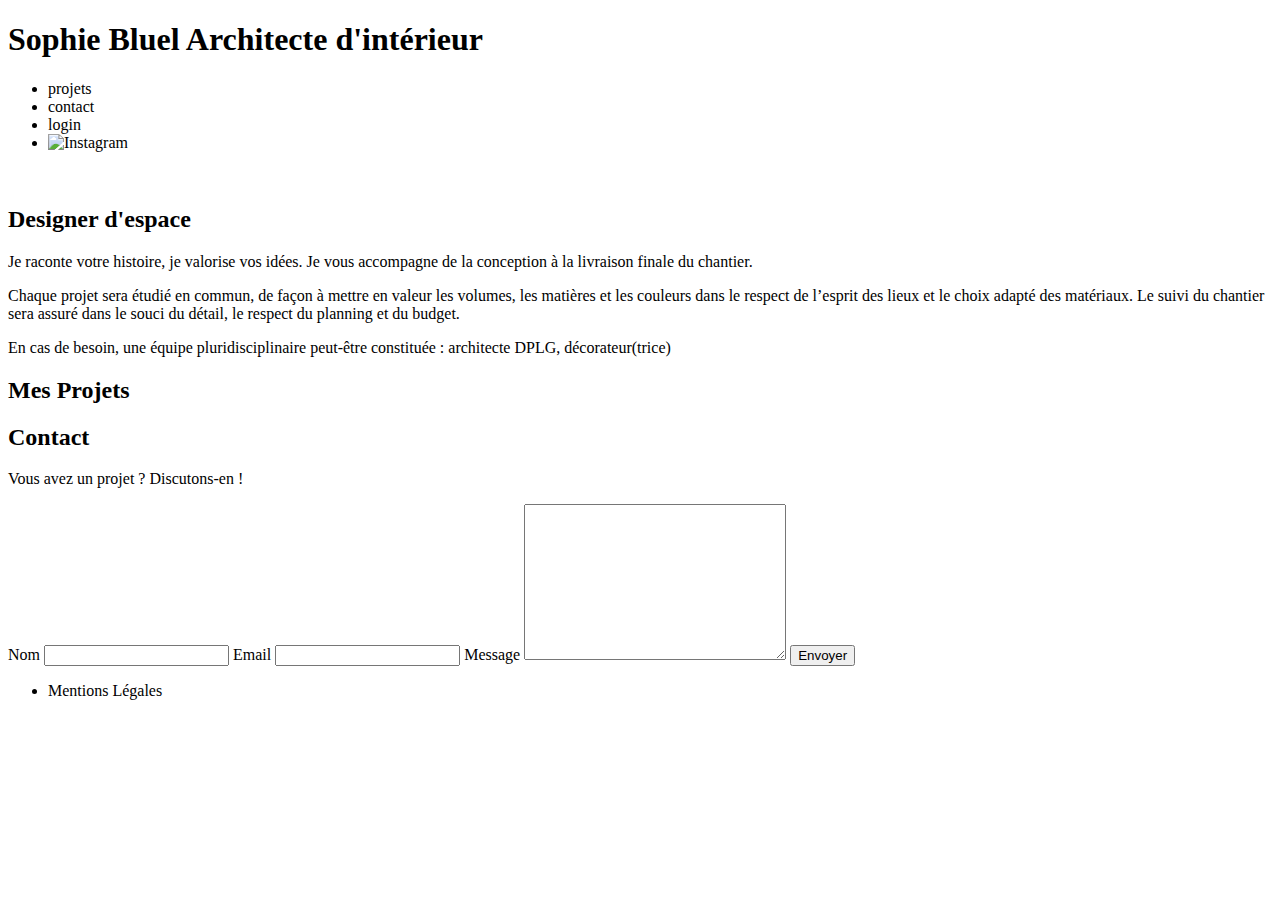
==== FrontEnd/index.html @ dff20dac "Modif. index.html" ====
<!DOCTYPE html>
<html lang="fr">
<head>
	<meta charset="UTF-8">
	<title>Sophie Bluel - Architecte d'intérieur</title>
	<meta name="viewport" content="width=device-width, initial-scale=1.0">
	<link rel="preconnect" href="https://fonts.googleapis.com">
	<link rel="preconnect" href="https://fonts.gstatic.com" crossorigin>
	<link href="https://fonts.googleapis.com/css2?family=Syne:wght@700;800&family=Work+Sans&display=swap" rel="stylesheet">
	<meta name="description" content="">
	<link rel="stylesheet" href="./assets/style.css">
	    <script src="https://kit.fontawesome.com/fb8f314fce.js"
      crossorigin="anonymous"></script>
	<script src="./assets/index.js" defer></script>
</head>
<body>
<header>
	<h1>Sophie Bluel <span>Architecte d'intérieur</span></h1>
	<nav>
		<ul>
			<li>projets</li>
			<li>contact</li>
			<li>login</li>
			<li><img src="./assets/icons/instagram.png" alt="Instagram"></li>
		</ul>
	</nav>
</header>
<main>
	<section id="introduction">
		<figure>
			<img src="./assets/images/sophie-bluel.png" alt="">
		</figure>
		<article>
			<h2>Designer d'espace</h2>
			<p>Je raconte votre histoire, je valorise vos idées. Je vous accompagne de la conception à la livraison finale du chantier.</p>
			<p>Chaque projet sera étudié en commun, de façon à mettre en valeur les volumes, les matières et les couleurs dans le respect de l’esprit des lieux et le choix adapté des matériaux. Le suivi du chantier sera assuré dans le souci du détail, le respect du planning et du budget.</p>
			<p>En cas de besoin, une équipe pluridisciplinaire peut-être constituée : architecte DPLG, décorateur(trice)</p>
		</article>
	</section>
	<section id="portfolio">
		<h2>Mes Projets</h2>
		<div class="gallery">
			<!-- <figure>
				<img src="assets/images/abajour-tahina.png" alt="Abajour Tahina">
				<figcaption>Abajour Tahina</figcaption>
			</figure>
			<figure>
				<img src="assets/images/appartement-paris-v.png" alt="Appartement Paris V">
				<figcaption>Appartement Paris V</figcaption>
			</figure>
			<figure>
				<img src="assets/images/restaurant-sushisen-londres.png" alt="Restaurant Sushisen - Londres">
				<figcaption>Restaurant Sushisen - Londres</figcaption>
			</figure>
			<figure>
				<img src="assets/images/la-balisiere.png" alt="Villa “La Balisiere” - Port Louis">
				<figcaption>Villa “La Balisiere” - Port Louis</figcaption>
			</figure>
			<figure>
				<img src="assets/images/structures-thermopolis.png" alt="Structures Thermopolis">
				<figcaption>Structures Thermopolis</figcaption>
			</figure>
			<figure>
				<img src="assets/images/appartement-paris-x.png" alt="Appartement Paris X">
				<figcaption>Appartement Paris X</figcaption>
			</figure>
			<figure>
				<img src="assets/images/le-coteau-cassis.png" alt="Pavillon “Le coteau” - Cassis">
				<figcaption>Pavillon “Le coteau” - Cassis</figcaption>
			</figure>
			<figure>
				<img src="assets/images/villa-ferneze.png" alt="Villa Ferneze - Isola d’Elba">
				<figcaption>Villa Ferneze - Isola d’Elba</figcaption>
			</figure>
			<figure>
				<img src="assets/images/appartement-paris-xviii.png" alt="Appartement Paris XVIII">
				<figcaption>Appartement Paris XVIII</figcaption>
			</figure>
			<figure>
				<img src="assets/images/bar-lullaby-paris.png" alt="Bar “Lullaby” - Paris">
				<figcaption>Bar “Lullaby” - Paris</figcaption>
			</figure>
			<figure>
				<img src="assets/images/hotel-first-arte-new-delhi.png" alt="Hotel First Arte - New Delhi">
				<figcaption>Hotel First Arte - New Delhi</figcaption>
			</figure> -->
		</div>
	</section>
	<section id="contact">
		<h2>Contact</h2>
		<p>Vous avez un projet ? Discutons-en !</p>
		<form action="#" method="post">
			<label for="name">Nom</label>
			<input type="text" name="name" id="name">
			<label for="email">Email</label>
			<input type="email" name="email" id="email">
			<label for="message">Message</label>
			<textarea name="message" id="message" cols="30" rows="10"></textarea>
			<input type="submit" value="Envoyer">
		</form>
	</section>
</main>

<footer>
	<nav>
		<ul>
			<li>Mentions Légales</li>
		</ul>
	</nav>
</footer>
</body>
</html>
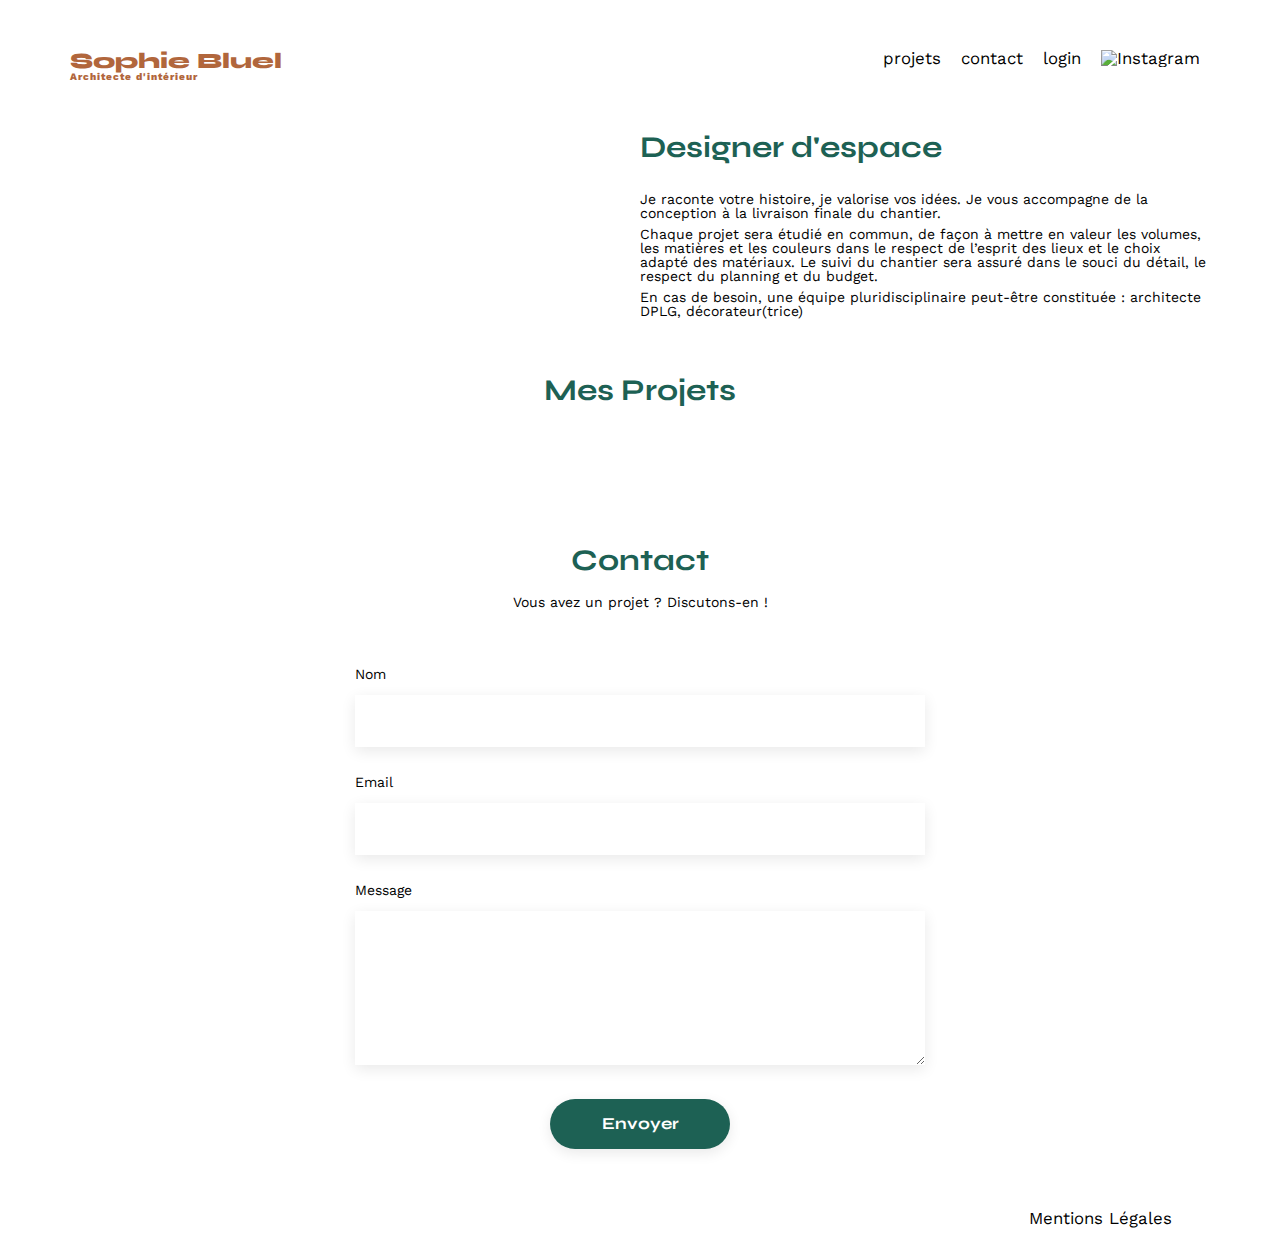
==== commit 358334b7: "Amélioration de la page : Mes projets" ====
--- a/FrontEnd/index.html
+++ b/FrontEnd/index.html
@@ -39,8 +39,39 @@
 	</section>
 	<section id="portfolio">
 		<h2>Mes Projets</h2>
-		<div class="gallery">
-			<!-- <figure>
+		<div id="container__filter"></div>
+
+		<div class="gallery"></div>
+	</section>
+	<section id="contact">
+		<h2>Contact</h2>
+		<p>Vous avez un projet ? Discutons-en !</p>
+		<form action="#" method="post">
+			<label for="name">Nom</label>
+			<input type="text" name="name" id="name">
+			<label for="email">Email</label>
+			<input type="email" name="email" id="email">
+			<label for="message">Message</label>
+			<textarea name="message" id="message" cols="30" rows="10"></textarea>
+			<input type="submit" value="Envoyer">
+		</form>
+	</section>
+</main>
+
+<footer>
+	<nav>
+		<ul>
+			<li>Mentions Légales</li>
+		</ul>
+	</nav>
+</footer>
+</body>
+</html>
+
+
+
+
+<!-- <figure>
 				<img src="assets/images/abajour-tahina.png" alt="Abajour Tahina">
 				<figcaption>Abajour Tahina</figcaption>
 			</figure>
@@ -83,30 +114,4 @@
 			<figure>
 				<img src="assets/images/hotel-first-arte-new-delhi.png" alt="Hotel First Arte - New Delhi">
 				<figcaption>Hotel First Arte - New Delhi</figcaption>
-			</figure> -->
-		</div>
-	</section>
-	<section id="contact">
-		<h2>Contact</h2>
-		<p>Vous avez un projet ? Discutons-en !</p>
-		<form action="#" method="post">
-			<label for="name">Nom</label>
-			<input type="text" name="name" id="name">
-			<label for="email">Email</label>
-			<input type="email" name="email" id="email">
-			<label for="message">Message</label>
-			<textarea name="message" id="message" cols="30" rows="10"></textarea>
-			<input type="submit" value="Envoyer">
-		</form>
-	</section>
-</main>
-
-<footer>
-	<nav>
-		<ul>
-			<li>Mentions Légales</li>
-		</ul>
-	</nav>
-</footer>
-</body>
-</html>
+			</figure> -->--- a/FrontEnd/assets/style.css
+++ b/FrontEnd/assets/style.css
@@ -0,0 +1,293 @@
+/* http://meyerweb.com/eric/tools/css/reset/
+   v2.0 | 20110126
+   License: none (public domain)
+*/
+
+html,
+body,
+div,
+span,
+applet,
+object,
+iframe,
+h1,
+h2,
+h3,
+h4,
+h5,
+h6,
+p,
+blockquote,
+pre,
+a,
+abbr,
+acronym,
+address,
+big,
+cite,
+code,
+del,
+dfn,
+em,
+img,
+ins,
+kbd,
+q,
+s,
+samp,
+small,
+strike,
+strong,
+sub,
+sup,
+tt,
+var,
+b,
+u,
+i,
+center,
+dl,
+dt,
+dd,
+ol,
+ul,
+li,
+fieldset,
+form,
+label,
+legend,
+table,
+caption,
+tbody,
+tfoot,
+thead,
+tr,
+th,
+td,
+article,
+aside,
+canvas,
+details,
+embed,
+figure,
+figcaption,
+footer,
+header,
+hgroup,
+menu,
+nav,
+output,
+ruby,
+section,
+summary,
+time,
+mark,
+audio,
+video {
+  margin: 0;
+  padding: 0;
+  border: 0;
+  font-size: 100%;
+  font: inherit;
+  vertical-align: baseline;
+}
+/* HTML5 display-role reset for older browsers */
+article,
+aside,
+details,
+figcaption,
+figure,
+footer,
+header,
+hgroup,
+menu,
+nav,
+section {
+  display: block;
+}
+body {
+  line-height: 1;
+}
+ol,
+ul {
+  list-style: none;
+}
+blockquote,
+q {
+  quotes: none;
+}
+blockquote:before,
+blockquote:after,
+q:before,
+q:after {
+  content: "";
+  content: none;
+}
+table {
+  border-collapse: collapse;
+  border-spacing: 0;
+}
+/** end reset css**/
+body {
+  max-width: 1140px;
+  margin: auto;
+  font-family: "Work Sans";
+  font-size: 14px;
+}
+header {
+  display: flex;
+  justify-content: space-between;
+  margin: 50px 0;
+}
+section {
+  margin: 50px 0;
+}
+
+h1 {
+  display: flex;
+  flex-direction: column;
+  font-family: "Syne";
+  font-size: 22px;
+  font-weight: 800;
+  color: #b1663c;
+}
+
+h1 > span {
+  font-family: "Work Sans";
+  font-size: 10px;
+  letter-spacing: 0.1em;
+}
+
+h2 {
+  font-family: "Syne";
+  font-weight: 700;
+  font-size: 30px;
+  color: #1d6154;
+}
+nav ul {
+  display: flex;
+  align-items: center;
+  list-style-type: none;
+}
+nav li {
+  padding: 0 10px;
+  font-size: 1.2em;
+}
+
+li:hover {
+  color: #b1663c;
+}
+#introduction {
+  display: flex;
+  align-items: center;
+}
+#introduction figure {
+  flex: 1;
+}
+#introduction img {
+  display: block;
+  margin: auto;
+  width: 80%;
+}
+
+#introduction article {
+  flex: 1;
+}
+#introduction h2 {
+  margin-bottom: 1em;
+}
+
+#introduction p {
+  margin-bottom: 0.5em;
+}
+#portfolio h2 {
+  text-align: center;
+  margin-bottom: 1em;
+}
+.gallery {
+  width: 100%;
+  display: grid;
+  grid-template-columns: 1fr 1fr 1fr;
+  grid-column-gap: 20px;
+  grid-row-gap: 20px;
+}
+
+.gallery img {
+  width: 100%;
+}
+/*Ajout des filtres*/
+#container__filter {
+  display: flex;
+  justify-content: center;
+  padding: 30px;
+}
+.btn_choose {
+  background-color: transparent;
+  color: #1d6154; 
+  cursor: pointer;
+  font-weight: 600;
+  height: 37px;
+  top: 813px;
+  left: 427px;
+  gap: 0px;
+  border-radius: 60px;
+  border: 1px solid #1d6154;
+  opacity: 0px;
+  margin: 30px;
+  padding: 10px;
+}
+#filterQuatre{
+	width: 20%;
+}
+.btn_choose:hover{
+	background-color: #1d6154;
+	color: #fff;
+}
+/* fin */
+#contact {
+  width: 50%;
+  margin: auto;
+}
+#contact > * {
+  text-align: center;
+}
+#contact h2 {
+  margin-bottom: 20px;
+}
+#contact form {
+  text-align: left;
+  margin-top: 30px;
+  display: flex;
+  flex-direction: column;
+}
+
+#contact input {
+  height: 50px;
+  font-size: 1.2em;
+  border: none;
+  box-shadow: 0px 4px 14px rgba(0, 0, 0, 0.09);
+}
+#contact label {
+  margin: 2em 0 1em 0;
+}
+#contact textarea {
+  border: none;
+  box-shadow: 0px 4px 14px rgba(0, 0, 0, 0.09);
+}
+
+input[type="submit"] {
+  font-family: "Syne";
+  font-weight: 700;
+  color: white;
+  background-color: #1d6154;
+  margin: 2em auto;
+  width: 180px;
+  text-align: center;
+  border-radius: 60px;
+}
+
+footer nav ul {
+  display: flex;
+  justify-content: flex-end;
+  margin: 2em;
+}
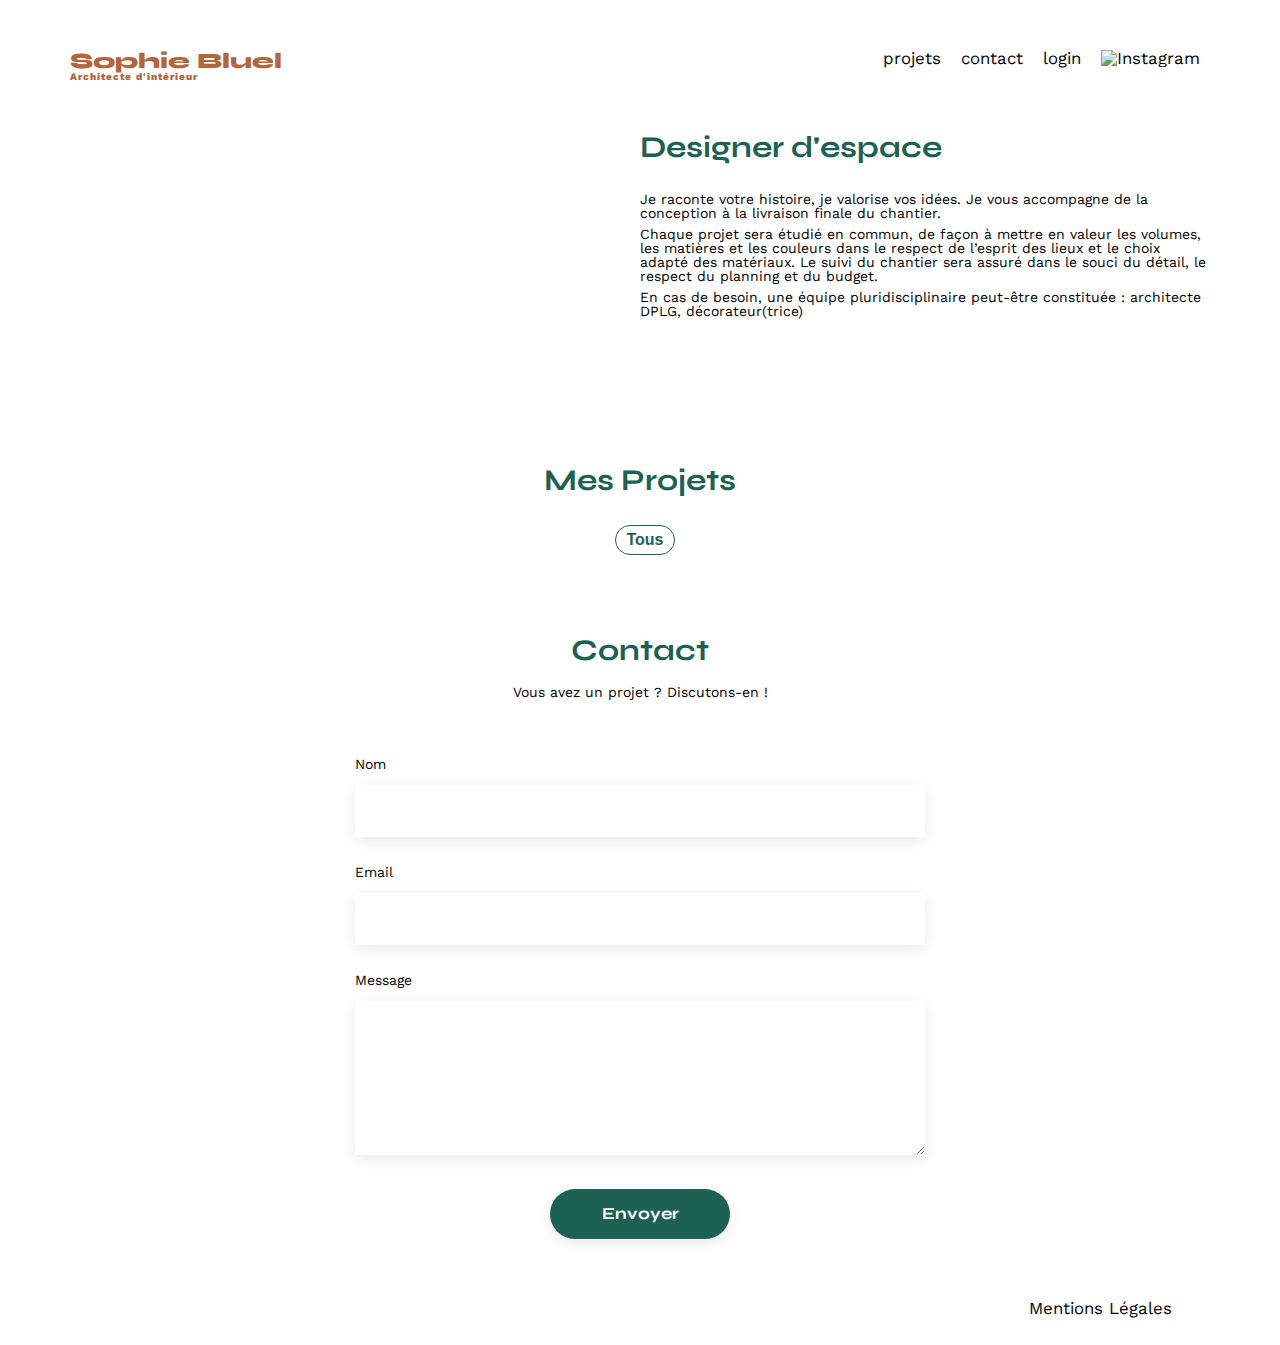
==== commit ec1d7fe4: "Btn des categories" ====
--- a/FrontEnd/index.html
+++ b/FrontEnd/index.html
@@ -39,7 +39,9 @@
 	</section>
 	<section id="portfolio">
 		<h2>Mes Projets</h2>
-		<div id="container__filter"></div>
+		<div id="container__filter">
+			<a href="index.html"><button class="btn_all">Tous</button></a>
+		</div>
 
 		<div class="gallery"></div>
 	</section>
--- a/FrontEnd/assets/style.css
+++ b/FrontEnd/assets/style.css
@@ -200,9 +200,14 @@
 #introduction p {
   margin-bottom: 0.5em;
 }
+#portfolio{
+  display: flex;
+  flex-direction: column;
+  align-items: center;
+}
 #portfolio h2 {
   text-align: center;
-  margin-bottom: 1em;
+  margin-top: 3em;
 }
 .gallery {
   width: 100%;
@@ -221,25 +226,26 @@
   justify-content: center;
   padding: 30px;
 }
-.btn_choose {
+
+.btn_all, .btn_choose {
   background-color: transparent;
   color: #1d6154; 
   cursor: pointer;
+  font-size: 16px;
   font-weight: 600;
-  height: 37px;
+  height: 30px;
   top: 813px;
   left: 427px;
   gap: 0px;
   border-radius: 60px;
   border: 1px solid #1d6154;
   opacity: 0px;
-  margin: 30px;
-  padding: 10px;
-}
-#filterQuatre{
-	width: 20%;
-}
-.btn_choose:hover{
+  margin-left: 10px;
+  padding: 0px 10px;
+}
+
+.btn_choose:hover, .btn_all:hover{
+  cursor: pointer;
 	background-color: #1d6154;
 	color: #fff;
 }
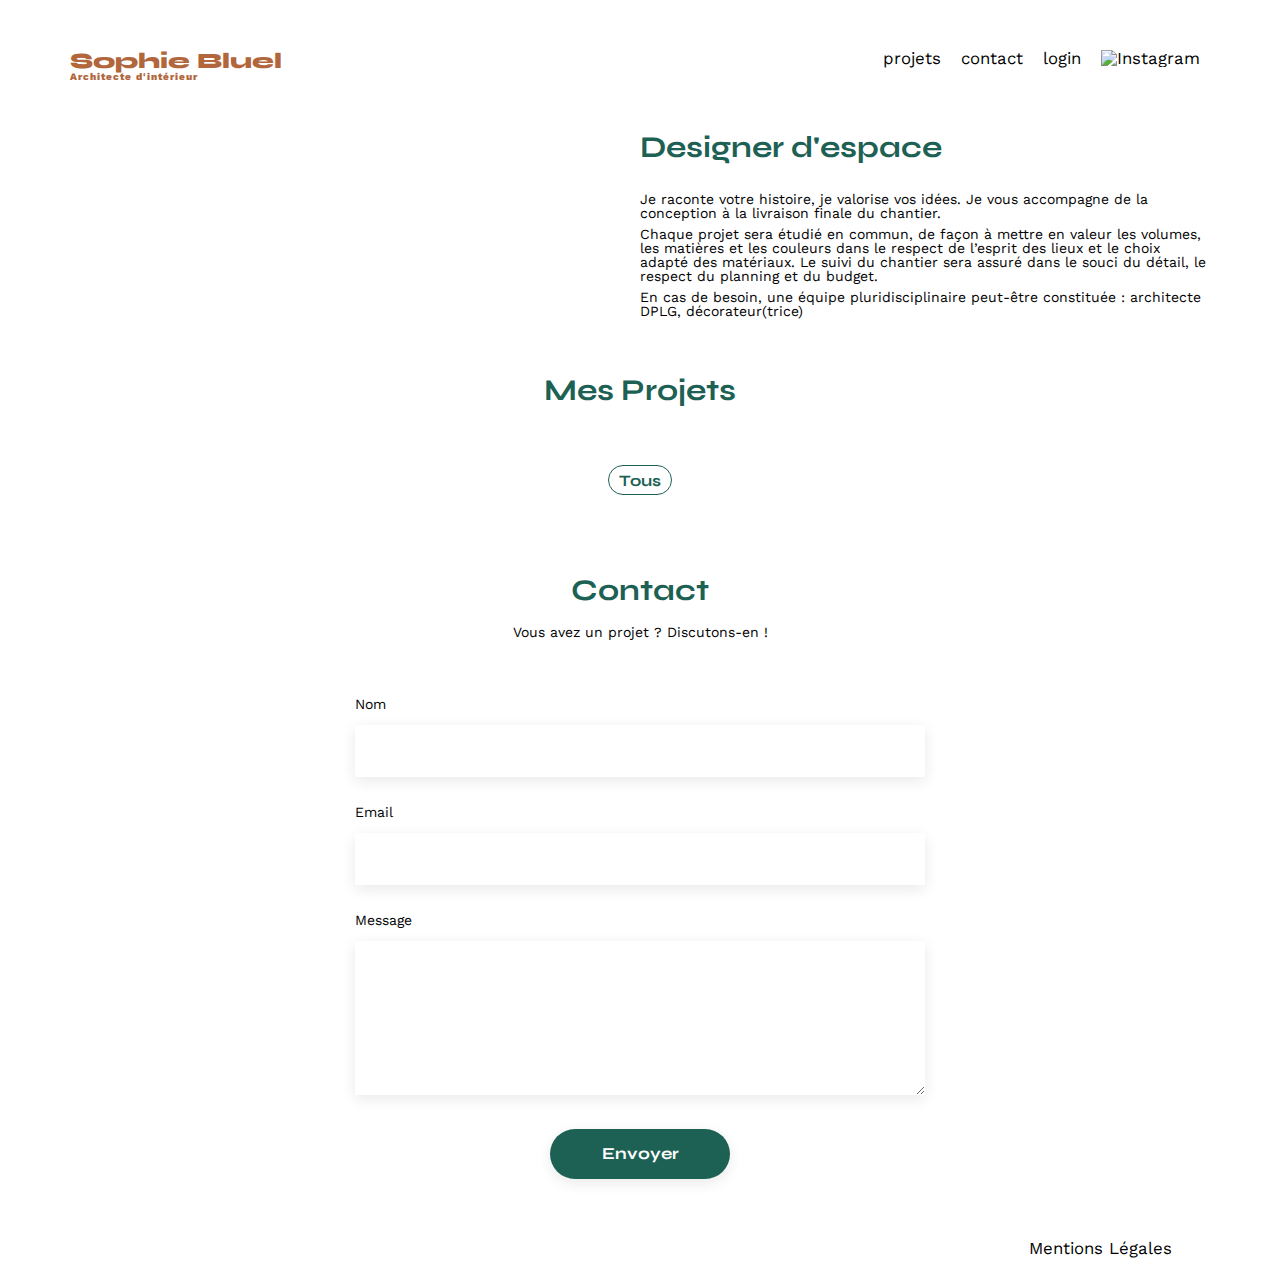
==== commit 2c5cede7: "modif_totale" ====
--- a/FrontEnd/index.html
+++ b/FrontEnd/index.html
@@ -9,9 +9,7 @@
 	<link href="https://fonts.googleapis.com/css2?family=Syne:wght@700;800&family=Work+Sans&display=swap" rel="stylesheet">
 	<meta name="description" content="">
 	<link rel="stylesheet" href="./assets/style.css">
-	    <script src="https://kit.fontawesome.com/fb8f314fce.js"
-      crossorigin="anonymous"></script>
-	<script src="./assets/index.js" defer></script>
+	<script src="./assets/js/index.js" defer ></script>
 </head>
 <body>
 <header>
@@ -39,11 +37,11 @@
 	</section>
 	<section id="portfolio">
 		<h2>Mes Projets</h2>
-		<div id="container__filter">
+		<div id="container_filter">
 			<a href="index.html"><button class="btn_all">Tous</button></a>
 		</div>
-
 		<div class="gallery"></div>
+		
 	</section>
 	<section id="contact">
 		<h2>Contact</h2>
@@ -69,51 +67,3 @@
 </footer>
 </body>
 </html>
-
-
-
-
-<!-- <figure>
-				<img src="assets/images/abajour-tahina.png" alt="Abajour Tahina">
-				<figcaption>Abajour Tahina</figcaption>
-			</figure>
-			<figure>
-				<img src="assets/images/appartement-paris-v.png" alt="Appartement Paris V">
-				<figcaption>Appartement Paris V</figcaption>
-			</figure>
-			<figure>
-				<img src="assets/images/restaurant-sushisen-londres.png" alt="Restaurant Sushisen - Londres">
-				<figcaption>Restaurant Sushisen - Londres</figcaption>
-			</figure>
-			<figure>
-				<img src="assets/images/la-balisiere.png" alt="Villa “La Balisiere” - Port Louis">
-				<figcaption>Villa “La Balisiere” - Port Louis</figcaption>
-			</figure>
-			<figure>
-				<img src="assets/images/structures-thermopolis.png" alt="Structures Thermopolis">
-				<figcaption>Structures Thermopolis</figcaption>
-			</figure>
-			<figure>
-				<img src="assets/images/appartement-paris-x.png" alt="Appartement Paris X">
-				<figcaption>Appartement Paris X</figcaption>
-			</figure>
-			<figure>
-				<img src="assets/images/le-coteau-cassis.png" alt="Pavillon “Le coteau” - Cassis">
-				<figcaption>Pavillon “Le coteau” - Cassis</figcaption>
-			</figure>
-			<figure>
-				<img src="assets/images/villa-ferneze.png" alt="Villa Ferneze - Isola d’Elba">
-				<figcaption>Villa Ferneze - Isola d’Elba</figcaption>
-			</figure>
-			<figure>
-				<img src="assets/images/appartement-paris-xviii.png" alt="Appartement Paris XVIII">
-				<figcaption>Appartement Paris XVIII</figcaption>
-			</figure>
-			<figure>
-				<img src="assets/images/bar-lullaby-paris.png" alt="Bar “Lullaby” - Paris">
-				<figcaption>Bar “Lullaby” - Paris</figcaption>
-			</figure>
-			<figure>
-				<img src="assets/images/hotel-first-arte-new-delhi.png" alt="Hotel First Arte - New Delhi">
-				<figcaption>Hotel First Arte - New Delhi</figcaption>
-			</figure> -->--- a/FrontEnd/assets/style.css
+++ b/FrontEnd/assets/style.css
@@ -3,236 +3,155 @@
    License: none (public domain)
 */
 
-html,
-body,
-div,
-span,
-applet,
-object,
-iframe,
-h1,
-h2,
-h3,
-h4,
-h5,
-h6,
-p,
-blockquote,
-pre,
-a,
-abbr,
-acronym,
-address,
-big,
-cite,
-code,
-del,
-dfn,
-em,
-img,
-ins,
-kbd,
-q,
-s,
-samp,
-small,
-strike,
-strong,
-sub,
-sup,
-tt,
-var,
-b,
-u,
-i,
-center,
-dl,
-dt,
-dd,
-ol,
-ul,
-li,
-fieldset,
-form,
-label,
-legend,
-table,
-caption,
-tbody,
-tfoot,
-thead,
-tr,
-th,
-td,
-article,
-aside,
-canvas,
-details,
-embed,
-figure,
-figcaption,
-footer,
-header,
-hgroup,
-menu,
-nav,
-output,
-ruby,
-section,
-summary,
-time,
-mark,
-audio,
-video {
-  margin: 0;
-  padding: 0;
-  border: 0;
-  font-size: 100%;
-  font: inherit;
-  vertical-align: baseline;
+html, body, div, span, applet, object, iframe,
+h1, h2, h3, h4, h5, h6, p, blockquote, pre,
+a, abbr, acronym, address, big, cite, code,
+del, dfn, em, img, ins, kbd, q, s, samp,
+small, strike, strong, sub, sup, tt, var,
+b, u, i, center,
+dl, dt, dd, ol, ul, li,
+fieldset, form, label, legend,
+table, caption, tbody, tfoot, thead, tr, th, td,
+article, aside, canvas, details, embed,
+figure, figcaption, footer, header, hgroup,
+menu, nav, output, ruby, section, summary,
+time, mark, audio, video {
+	margin: 0;
+	padding: 0;
+	border: 0;
+	font-size: 100%;
+	font: inherit;
+	vertical-align: baseline;
 }
 /* HTML5 display-role reset for older browsers */
-article,
-aside,
-details,
-figcaption,
-figure,
-footer,
-header,
-hgroup,
-menu,
-nav,
-section {
-  display: block;
+article, aside, details, figcaption, figure,
+footer, header, hgroup, menu, nav, section {
+	display: block;
 }
 body {
-  line-height: 1;
-}
-ol,
-ul {
-  list-style: none;
-}
-blockquote,
-q {
-  quotes: none;
-}
-blockquote:before,
-blockquote:after,
-q:before,
-q:after {
-  content: "";
-  content: none;
+	line-height: 1;
+}
+ol, ul {
+	list-style: none;
+}
+blockquote, q {
+	quotes: none;
+}
+blockquote:before, blockquote:after,
+q:before, q:after {
+	content: '';
+	content: none;
 }
 table {
-  border-collapse: collapse;
-  border-spacing: 0;
+	border-collapse: collapse;
+	border-spacing: 0;
 }
 /** end reset css**/
 body {
-  max-width: 1140px;
-  margin: auto;
-  font-family: "Work Sans";
-  font-size: 14px;
+	max-width: 1140px;
+	margin:auto;
+	font-family: 'Work Sans' ;
+	font-size: 14px;
 }
 header {
-  display: flex;
-  justify-content: space-between;
-  margin: 50px 0;
+	display: flex;
+	justify-content: space-between;
+	margin: 50px 0
 }
 section {
-  margin: 50px 0;
-}
-
-h1 {
-  display: flex;
-  flex-direction: column;
-  font-family: "Syne";
-  font-size: 22px;
-  font-weight: 800;
-  color: #b1663c;
+	margin: 50px 0
+}
+
+h1{
+	display: flex;
+	flex-direction: column;
+	font-family: 'Syne';
+	font-size: 22px;
+	font-weight: 800;
+	color: #B1663C
 }
 
 h1 > span {
-  font-family: "Work Sans";
-  font-size: 10px;
-  letter-spacing: 0.1em;
-}
-
-h2 {
-  font-family: "Syne";
-  font-weight: 700;
-  font-size: 30px;
-  color: #1d6154;
+	font-family: 'Work Sans';
+	font-size:10px;
+	letter-spacing: 0.1em;
+;
+}
+
+h2{
+	font-family: 'Syne';
+	font-weight: 700;
+	font-size: 30px;
+	color: #1D6154
 }
 nav ul {
-  display: flex;
-  align-items: center;
-  list-style-type: none;
+	display: flex;
+	align-items: center;
+	list-style-type: none;
+
 }
 nav li {
-  padding: 0 10px;
-  font-size: 1.2em;
+	padding: 0 10px;
+	font-size: 1.2em;
 }
 
 li:hover {
-  color: #b1663c;
+	color: #B1663C;
 }
 #introduction {
-  display: flex;
-  align-items: center;
+	display: flex;
+	align-items: center;
 }
 #introduction figure {
-  flex: 1;
+	flex: 1
 }
 #introduction img {
-  display: block;
-  margin: auto;
-  width: 80%;
+	display: block;
+	margin: auto;
+	width: 80%;
 }
 
 #introduction article {
-  flex: 1;
+	flex: 1
 }
 #introduction h2 {
-  margin-bottom: 1em;
+	margin-bottom: 1em;
 }
 
 #introduction p {
-  margin-bottom: 0.5em;
-}
-#portfolio{
-  display: flex;
-  flex-direction: column;
-  align-items: center;
+	margin-bottom: 0.5em;
 }
 #portfolio h2 {
-  text-align: center;
-  margin-top: 3em;
+	text-align: center;
+	margin-bottom: 1em;
 }
 .gallery {
-  width: 100%;
-  display: grid;
-  grid-template-columns: 1fr 1fr 1fr;
-  grid-column-gap: 20px;
-  grid-row-gap: 20px;
+	width: 100%;
+	display: grid;
+	grid-template-columns: 1fr 1fr 1fr;
+	grid-column-gap: 20px;
+	grid-row-gap: 20px;
 }
 
 .gallery img {
-  width: 100%;
-}
-/*Ajout des filtres*/
-#container__filter {
-  display: flex;
-  justify-content: center;
-  padding: 30px;
-}
-
-.btn_all, .btn_choose {
+	width: 100%;
+
+}
+
+/*----ajout des boutons filters---*/
+#container_filter{
+	display: flex;
+	justify-content: center;
+	padding: 30px;
+}
+
+.btn_all, .btn_select{
   background-color: transparent;
   color: #1d6154; 
   cursor: pointer;
+  font-family: "syne";
   font-size: 16px;
-  font-weight: 600;
+  font-weight: 700;
   height: 30px;
   top: 813px;
   left: 427px;
@@ -240,60 +159,62 @@
   border-radius: 60px;
   border: 1px solid #1d6154;
   opacity: 0px;
-  margin-left: 10px;
+  margin: 0px 10px;
   padding: 0px 10px;
 }
-
-.btn_choose:hover, .btn_all:hover{
+.btn_select:hover, .btn_all:hover{
   cursor: pointer;
 	background-color: #1d6154;
 	color: #fff;
 }
-/* fin */
+
+/*----reprise du code originale----*/
 #contact {
-  width: 50%;
-  margin: auto;
+	width: 50%;
+margin: auto;
 }
 #contact > * {
-  text-align: center;
-}
-#contact h2 {
-  margin-bottom: 20px;
+	text-align: center;
+
+}
+#contact h2{
+	margin-bottom: 20px;
 }
 #contact form {
-  text-align: left;
-  margin-top: 30px;
-  display: flex;
-  flex-direction: column;
+	text-align: left;
+	margin-top:30px;
+	display: flex;
+	flex-direction: column;
 }
 
 #contact input {
-  height: 50px;
-  font-size: 1.2em;
-  border: none;
-  box-shadow: 0px 4px 14px rgba(0, 0, 0, 0.09);
+	height: 50px;
+	font-size: 1.2em;
+	border: none;
+	box-shadow: 0px 4px 14px rgba(0, 0, 0, 0.09);
 }
 #contact label {
-  margin: 2em 0 1em 0;
+	margin: 2em 0 1em 0;
 }
 #contact textarea {
-  border: none;
-  box-shadow: 0px 4px 14px rgba(0, 0, 0, 0.09);
-}
-
-input[type="submit"] {
-  font-family: "Syne";
-  font-weight: 700;
-  color: white;
-  background-color: #1d6154;
-  margin: 2em auto;
-  width: 180px;
-  text-align: center;
-  border-radius: 60px;
+	border: none;
+	box-shadow: 0px 4px 14px rgba(0, 0, 0, 0.09);
+}
+
+input[type="submit"]{
+	font-family: 'Syne';
+	font-weight: 700;
+	color: white;
+	background-color: #1D6154;
+	margin : 2em auto ;
+	width: 180px;
+	text-align: center;
+	border-radius: 60px ;
 }
 
 footer nav ul {
-  display: flex;
-  justify-content: flex-end;
-  margin: 2em;
-}
+	display: flex;
+	justify-content: flex-end;
+	margin: 2em
+}
+
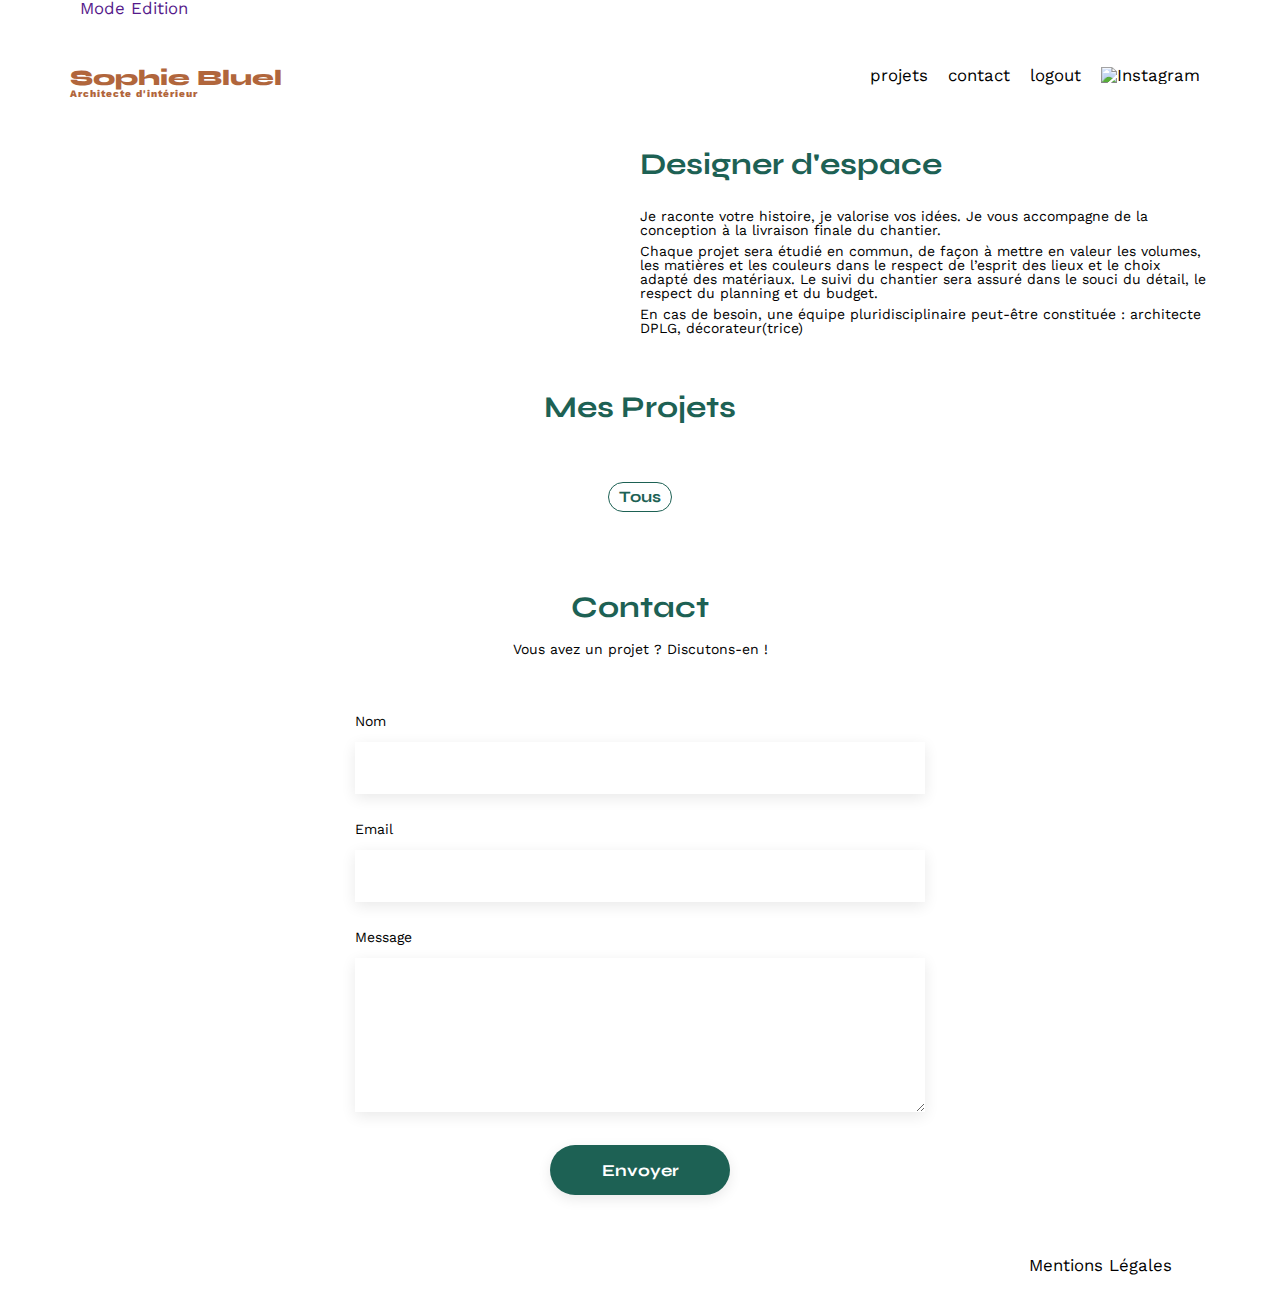
==== commit 5b303432: "Login et modal" ====
--- a/FrontEnd/index.html
+++ b/FrontEnd/index.html
@@ -1,69 +1,91 @@
 <!DOCTYPE html>
 <html lang="fr">
+
 <head>
-	<meta charset="UTF-8">
+	<meta charset="UTF-8" />
 	<title>Sophie Bluel - Architecte d'intérieur</title>
-	<meta name="viewport" content="width=device-width, initial-scale=1.0">
-	<link rel="preconnect" href="https://fonts.googleapis.com">
-	<link rel="preconnect" href="https://fonts.gstatic.com" crossorigin>
-	<link href="https://fonts.googleapis.com/css2?family=Syne:wght@700;800&family=Work+Sans&display=swap" rel="stylesheet">
-	<meta name="description" content="">
-	<link rel="stylesheet" href="./assets/style.css">
-	<script src="./assets/js/index.js" defer ></script>
+	<meta name="viewport" content="width=device-width, initial-scale=1.0" />
+	<link rel="preconnect" href="https://fonts.googleapis.com" />
+	<link rel="preconnect" href="https://fonts.gstatic.com" crossorigin />
+	<link href="https://fonts.googleapis.com/css2?family=Syne:wght@700;800&family=Work+Sans&display=swap"
+		rel="stylesheet" />
+	<meta name="description" content="" />
+	<link rel="stylesheet" href="./assets/style.css" />
+	<script src="https://kit.fontawesome.com/5123fbeb27.js" crossorigin="anonymous"></script>
+	<script src="./assets/js/index.js" defer></script>
+	<script src="./assets/js/modal.js" defer></script>
 </head>
+
 <body>
-<header>
-	<h1>Sophie Bluel <span>Architecte d'intérieur</span></h1>
-	<nav>
+	<nav class="edition">
 		<ul>
-			<li>projets</li>
-			<li>contact</li>
-			<li>login</li>
-			<li><img src="./assets/icons/instagram.png" alt="Instagram"></li>
+			<li><a href="" id="btn_Click"><i class="fa-sharp fa-regular fa-pen-to-square"></i>Mode Edition</a></li>
 		</ul>
 	</nav>
-</header>
-<main>
-	<section id="introduction">
-		<figure>
-			<img src="./assets/images/sophie-bluel.png" alt="">
-		</figure>
-		<article>
-			<h2>Designer d'espace</h2>
-			<p>Je raconte votre histoire, je valorise vos idées. Je vous accompagne de la conception à la livraison finale du chantier.</p>
-			<p>Chaque projet sera étudié en commun, de façon à mettre en valeur les volumes, les matières et les couleurs dans le respect de l’esprit des lieux et le choix adapté des matériaux. Le suivi du chantier sera assuré dans le souci du détail, le respect du planning et du budget.</p>
-			<p>En cas de besoin, une équipe pluridisciplinaire peut-être constituée : architecte DPLG, décorateur(trice)</p>
-		</article>
-	</section>
-	<section id="portfolio">
-		<h2>Mes Projets</h2>
-		<div id="container_filter">
-			<a href="index.html"><button class="btn_all">Tous</button></a>
-		</div>
-		<div class="gallery"></div>
-		
-	</section>
-	<section id="contact">
-		<h2>Contact</h2>
-		<p>Vous avez un projet ? Discutons-en !</p>
-		<form action="#" method="post">
-			<label for="name">Nom</label>
-			<input type="text" name="name" id="name">
-			<label for="email">Email</label>
-			<input type="email" name="email" id="email">
-			<label for="message">Message</label>
-			<textarea name="message" id="message" cols="30" rows="10"></textarea>
-			<input type="submit" value="Envoyer">
-		</form>
-	</section>
-</main>
+	<header>
+		<h1>Sophie Bluel <span>Architecte d'intérieur</span></h1>
+		<nav>
+			<ul>
+				<li>projets</li>
+				<li>contact</li>
+				<li>logout</li>
+				<li><img src="./assets/icons/instagram.png" alt="Instagram" /></li>
+			</ul>
+		</nav>
+	</header>
+	<main>
+		<section id="introduction">
+			<figure>
+				<img src="./assets/images/sophie-bluel.png" alt="" />
+			</figure>
+			<article>
+				<h2>Designer d'espace</h2>
+				<p>
+					Je raconte votre histoire, je valorise vos idées. Je vous accompagne
+					de la conception à la livraison finale du chantier.
+				</p>
+				<p>
+					Chaque projet sera étudié en commun, de façon à mettre en valeur les
+					volumes, les matières et les couleurs dans le respect de l’esprit
+					des lieux et le choix adapté des matériaux. Le suivi du chantier
+					sera assuré dans le souci du détail, le respect du planning et du
+					budget.
+				</p>
+				<p>
+					En cas de besoin, une équipe pluridisciplinaire peut-être constituée
+					: architecte DPLG, décorateur(trice)
+				</p>
+			</article>
+		</section>
+		<section id="portfolio">
+			<h2>Mes Projets</h2>
+			<div id="container_filter">
+				<button type="button" onclick="window.location.href = 'index.html';"  class="btn_all">Tous</button>
+			</div>
+			<div class="gallery"></div>
+		</section>
+		<section id="contact">
+			<h2>Contact</h2>
+			<p>Vous avez un projet ? Discutons-en !</p>
+			<form action="#" method="post">
+				<label for="name">Nom</label>
+				<input type="text" name="name" id="name" />
+				<label for="email">Email</label>
+				<input type="email" name="email" id="email" />
+				<label for="message">Message</label>
+				<textarea name="message" id="message" cols="30" rows="10"></textarea>
+				<input type="submit" value="Envoyer" />
+			</form>
+		</section>
+	</main>
+	<footer>
+		<nav>
+			<ul>
+				<li>Mentions Légales</li>
+				</ul>
+				</nav>
+				</footer>
+				
+</body>
 
-<footer>
-	<nav>
-		<ul>
-			<li>Mentions Légales</li>
-		</ul>
-	</nav>
-</footer>
-</body>
-</html>
+</html>--- a/FrontEnd/assets/style.css
+++ b/FrontEnd/assets/style.css
@@ -29,10 +29,13 @@
 	display: block;
 }
 body {
+	position: relative;
 	line-height: 1;
 }
-ol, ul {
+ol, ul, li, a {
+	cursor: pointer;
 	list-style: none;
+	text-decoration: none;
 }
 blockquote, q {
 	quotes: none;
@@ -93,6 +96,7 @@
 nav li {
 	padding: 0 10px;
 	font-size: 1.2em;
+	
 }
 
 li:hover {
@@ -126,11 +130,12 @@
 	margin-bottom: 1em;
 }
 .gallery {
-	width: 100%;
+	width: 90%;
 	display: grid;
 	grid-template-columns: 1fr 1fr 1fr;
 	grid-column-gap: 20px;
 	grid-row-gap: 20px;
+	margin: 0 auto;
 }
 
 .gallery img {
@@ -145,7 +150,7 @@
 	padding: 30px;
 }
 
-.btn_all, .btn_select{
+.btn_all, .btn_select, .btn_modal{
   background-color: transparent;
   color: #1d6154; 
   cursor: pointer;
@@ -201,7 +206,7 @@
 	box-shadow: 0px 4px 14px rgba(0, 0, 0, 0.09);
 }
 
-input[type="submit"]{
+input[type="submit"],.btn_modal{
 	font-family: 'Syne';
 	font-weight: 700;
 	color: white;
@@ -211,10 +216,84 @@
 	text-align: center;
 	border-radius: 60px ;
 }
-
+main{
+	position: relative;
+}
+.modal-photos{
+	display: none;
+	position: absolute;
+	background-color: #fff;
+	/* display: flex; */
+	/* flex-direction: column; */
+	border-radius: 16px;
+	align-items: center;
+	justify-content: center;
+	height: 690px;
+	width: 30%;
+	top: 25%;
+	left: 33%;
+}
+.mini-galerie{
+	height: 495px;
+	width: 100%;
+}
+.modal-photos h2{
+	margin-top: 30px;
+	text-align: center;
+}
+.btn_modal{
+	display: flex;
+}
 footer nav ul {
 	display: flex;
 	justify-content: flex-end;
 	margin: 2em
 }
 
+/*modal photos*/
+.container_global{
+	display: none;
+	position: absolute;
+	background-color:transparent;
+	height: 100vh;
+	width: 100%;
+	top: 550px;
+
+}
+.modal_photos{
+	display: flex;
+	position:relative;
+	background-color: whitesmoke;
+	border-radius: 1rem;
+	width: 630px;
+	justify-content: center;
+	flex-direction: column;
+	margin: auto;
+}
+.modal_photos h2 {
+	color: black;
+	margin: 4rem auto;
+}
+.fa-xmark{
+	position: absolute;
+	font-size: 1.5rem;
+	top: 2rem;
+	right: 2rem;
+	
+}
+.btn_submit{
+
+	background-color: #1d6154;
+	color: #fff; 
+	cursor: pointer;
+	font-family: "syne";
+	font-size: 16px;
+	font-weight: 700;
+	height: 50px;
+	border-radius: 60px;
+	border: 1px solid #1d6154;
+	opacity: 0px;
+	margin: 40px auto;
+	padding: 1rem 3rem;
+	text-align: center;
+}